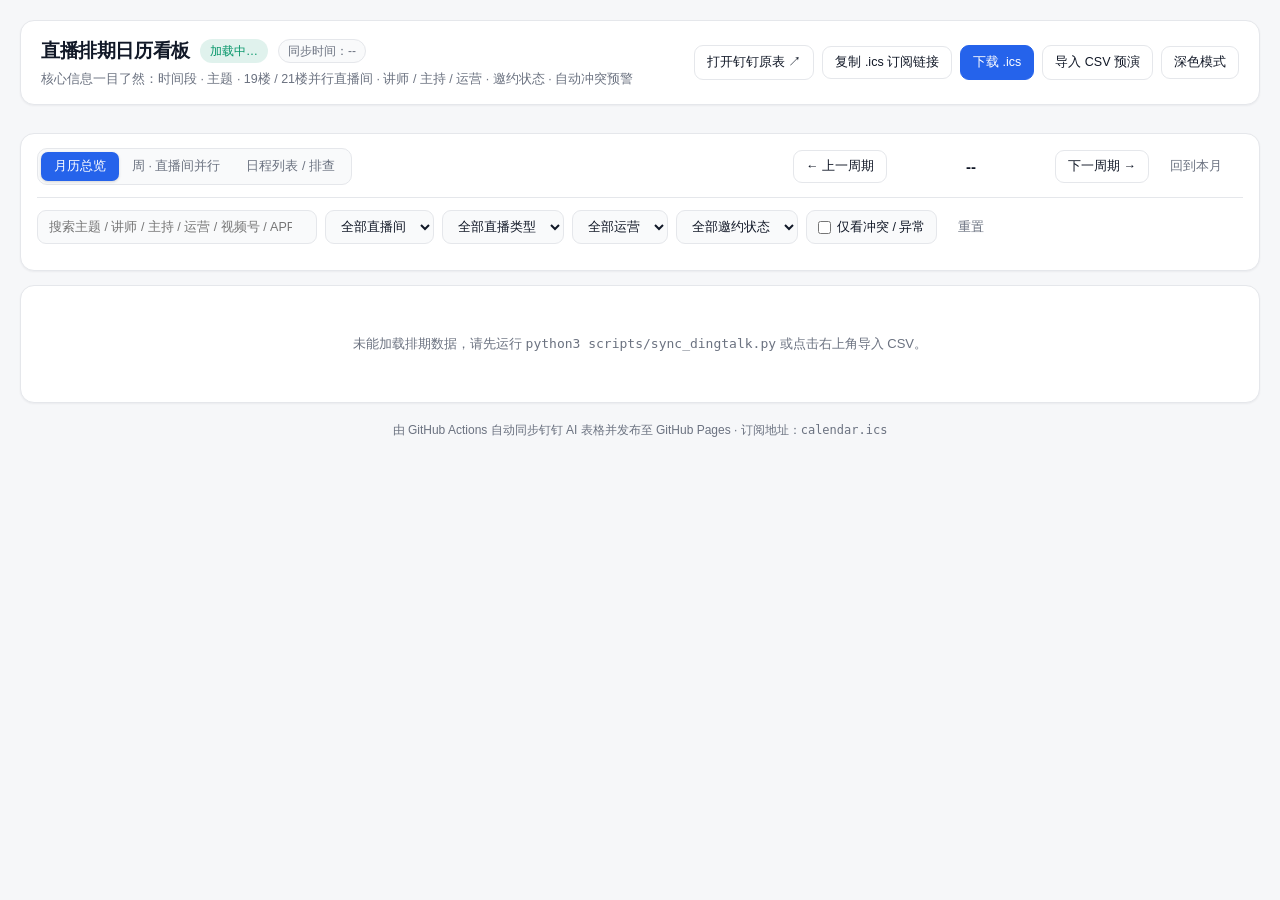
==== docs/index.html @ ce5f4101 "Add files via upload" ====
<!DOCTYPE html>
<html lang="zh-CN">
<head>
  <meta charset="UTF-8" />
  <meta name="viewport" content="width=device-width, initial-scale=1.0" />
  <title>直播排期日历看板 · 钉钉自动同步</title>
  <link rel="stylesheet" href="./styles.css" />
</head>
<body>
  <div class="app-shell">
    <!-- Top Bar -->
    <header class="card topbar">
      <div>
        <div class="brand-row">
          <h1 class="brand-title">直播排期日历看板</h1>
          <span id="syncBadge" class="pill success">加载中…</span>
          <span id="syncTimeBadge" class="pill">同步时间：--</span>
        </div>
        <p class="brand-sub">
          核心信息一目了然：时间段 · 主题 · 19楼 / 21楼并行直播间 · 讲师 / 主持 / 运营 · 邀约状态 · 自动冲突预警
        </p>
      </div>

      <div class="action-group">
        <a id="sourceLink" class="btn" target="_blank" rel="noopener noreferrer" href="https://alidocs.dingtalk.com/i/nodes/MNDoBb60VLrYNqLqInx6PzPA8lemrZQ3?utm_scene=person_space&iframeQuery=viewId%3Dc9vuiLa%26sheetId%3DAEFsFrm">
          打开钉钉原表 ↗
        </a>
        <button id="copyIcsUrlBtn" class="btn" type="button">复制 .ics 订阅链接</button>
        <a id="downloadIcsLink" class="btn btn-primary" href="./calendar.ics" download="直播排期日历.ics">下载 .ics</a>
        <label class="btn" title="临时导入新导出的钉钉 CSV 在本地浏览器预演">
          导入 CSV 预演
          <input id="csvInput" type="file" accept=".csv,text/csv" hidden />
        </label>
        <button id="themeBtn" class="btn" type="button" title="切换浅色 / 深色模式">深色模式</button>
      </div>
    </header>

    <!-- KPI Summary -->
    <section class="kpi-grid" id="kpiBar"></section>

    <!-- Controls & Filters -->
    <section class="card controls">
      <div class="controls-top">
        <div class="segmented" role="tablist" aria-label="视图切换">
          <button type="button" class="seg-btn active" data-view="month">月历总览</button>
          <button type="button" class="seg-btn" data-view="week">周 · 直播间并行</button>
          <button type="button" class="seg-btn" data-view="agenda">日程列表 / 排查</button>
        </div>

        <div class="nav-bar">
          <button id="prevBtn" class="btn" type="button">← 上一周期</button>
          <div id="periodTitle" class="period-title">--</div>
          <button id="nextBtn" class="btn" type="button">下一周期 →</button>
          <button id="todayBtn" class="btn btn-ghost" type="button">回到本月</button>
          <span id="quickMonths"></span>
        </div>
      </div>

      <div class="filters-row">
        <input id="searchInput" class="input search-input" type="search" placeholder="搜索主题 / 讲师 / 主持 / 运营 / 视频号 / APP…" />

        <select id="roomFilter" class="select">
          <option value="">全部直播间</option>
        </select>

        <select id="typeFilter" class="select">
          <option value="">全部直播类型</option>
        </select>

        <select id="opsFilter" class="select">
          <option value="">全部运营</option>
        </select>

        <select id="inviteFilter" class="select">
          <option value="">全部邀约状态</option>
          <option value="已邀约">已邀约</option>
          <option value="未邀约">未邀约</option>
          <option value="__EMPTY__">未填写</option>
        </select>

        <label class="check-pill">
          <input id="conflictOnly" type="checkbox" />
          <span>仅看冲突 / 异常</span>
        </label>

        <button id="resetBtn" class="btn btn-ghost" type="button">重置</button>
      </div>

      <div class="legend-row" id="legendBar"></div>
    </section>

    <!-- Undated Events Alert Banner -->
    <section id="anomalyBanner" class="card anomaly-banner hidden"></section>

    <!-- Calendar View Container -->
    <main id="calendarRoot" class="card calendar-shell"></main>

    <footer class="footer-note">
      由 GitHub Actions 自动同步钉钉 AI 表格并发布至 GitHub Pages · 订阅地址：<code>calendar.ics</code>
    </footer>
  </div>

  <!-- Detail Modal -->
  <div id="modalBackdrop" class="modal-backdrop" role="dialog" aria-modal="true" aria-labelledby="modalTitle">
    <div class="modal-dialog">
      <div class="modal-head">
        <div>
          <div id="modalBadges" style="display:flex;flex-wrap:wrap;gap:6px;"></div>
          <h2 id="modalTitle" class="modal-title"></h2>
        </div>
        <button id="closeModal" class="modal-close" type="button" aria-label="关闭">&times;</button>
      </div>
      <div id="modalBody" class="modal-body"></div>
    </div>
  </div>

  <div id="toast" class="toast" role="status" aria-live="polite"></div>

  <!-- Local file:// fallback data bundle generated by sync_dingtalk.py -->
  <script src="./data/schedule-data.js"></script>
  <script src="./app.js"></script>
</body>
</html>
---- docs/styles.css ----
/* Clean macOS / Notion inspired calendar design — zero external CDN dependencies */
:root {
  --bg: #f6f7f9;
  --surface: #ffffff;
  --surface-subtle: #f9fafb;
  --surface-hover: #f3f4f6;
  --border: #e5e7eb;
  --border-strong: #d1d5db;
  --text: #111827;
  --text-muted: #6b7280;
  --text-faint: #9ca3af;
  --primary: #2563eb;
  --primary-fg: #ffffff;
  --primary-soft: rgba(37, 99, 235, 0.1);
  --success: #059669;
  --success-soft: rgba(5, 150, 105, 0.12);
  --warning: #d97706;
  --warning-soft: rgba(217, 119, 6, 0.12);
  --danger: #dc2626;
  --danger-soft: rgba(220, 38, 38, 0.09);
  --danger-border: rgba(220, 38, 38, 0.45);
  --shadow-sm: 0 1px 2px rgba(15, 23, 42, 0.05);
  --shadow-lg: 0 20px 45px -12px rgba(15, 23, 42, 0.25);

  /* 6 distinct, calm category accents */
  --cat-0: #2563eb; --cat-0-bg: rgba(37, 99, 235, 0.1);
  --cat-1: #0d9488; --cat-1-bg: rgba(13, 148, 136, 0.1);
  --cat-2: #7c3aed; --cat-2-bg: rgba(124, 58, 237, 0.1);
  --cat-3: #ea580c; --cat-3-bg: rgba(234, 88, 12, 0.1);
  --cat-4: #db2777; --cat-4-bg: rgba(219, 39, 119, 0.1);
  --cat-5: #4f46e5; --cat-5-bg: rgba(79, 70, 229, 0.1);
}

[data-theme="dark"] {
  --bg: #0f1117;
  --surface: #171a23;
  --surface-subtle: #1d212d;
  --surface-hover: #252a38;
  --border: #2a3040;
  --border-strong: #3b4256;
  --text: #f3f4f6;
  --text-muted: #9ca3af;
  --text-faint: #6b7280;
  --primary: #3b82f6;
  --primary-fg: #ffffff;
  --primary-soft: rgba(59, 130, 246, 0.18);
  --success: #34d399;
  --success-soft: rgba(52, 211, 153, 0.16);
  --warning: #fbbf24;
  --warning-soft: rgba(251, 191, 36, 0.16);
  --danger: #f87171;
  --danger-soft: rgba(248, 113, 113, 0.14);
  --danger-border: rgba(248, 113, 113, 0.5);
  --shadow-sm: 0 1px 3px rgba(0, 0, 0, 0.3);
  --shadow-lg: 0 24px 50px -12px rgba(0, 0, 0, 0.65);

  --cat-0: #60a5fa; --cat-0-bg: rgba(96, 165, 250, 0.16);
  --cat-1: #2dd4bf; --cat-1-bg: rgba(45, 212, 191, 0.16);
  --cat-2: #a78bfa; --cat-2-bg: rgba(167, 139, 250, 0.16);
  --cat-3: #fb923c; --cat-3-bg: rgba(251, 146, 60, 0.16);
  --cat-4: #f472b6; --cat-4-bg: rgba(244, 114, 182, 0.16);
  --cat-5: #818cf8; --cat-5-bg: rgba(129, 140, 248, 0.16);
}

*, *::before, *::after { box-sizing: border-box; }

body {
  margin: 0;
  background: var(--bg);
  color: var(--text);
  font-family: -apple-system, BlinkMacSystemFont, "PingFang SC", "Hiragino Sans GB",
               "Microsoft YaHei", "Segoe UI", Roboto, sans-serif;
  font-size: 14px;
  line-height: 1.5;
  -webkit-font-smoothing: antialiased;
}

.app-shell {
  max-width: 1480px;
  margin: 0 auto;
  padding: 20px 20px 40px;
  display: flex;
  flex-direction: column;
  gap: 14px;
}

.card {
  background: var(--surface);
  border: 1px solid var(--border);
  border-radius: 14px;
  box-shadow: var(--shadow-sm);
}

/* Header */
.topbar {
  padding: 16px 20px;
  display: flex;
  flex-wrap: wrap;
  align-items: center;
  justify-content: space-between;
  gap: 14px;
}

.brand-row {
  display: flex;
  align-items: center;
  gap: 10px;
  flex-wrap: wrap;
}

.brand-title {
  margin: 0;
  font-size: 19px;
  font-weight: 700;
  letter-spacing: -0.02em;
}

.brand-sub {
  margin: 4px 0 0;
  font-size: 12.5px;
  color: var(--text-muted);
}

.pill {
  display: inline-flex;
  align-items: center;
  gap: 5px;
  font-size: 12px;
  font-weight: 500;
  padding: 2px 9px;
  border-radius: 999px;
  border: 1px solid var(--border);
  color: var(--text-muted);
  background: var(--surface-subtle);
}

.pill.success { background: var(--success-soft); color: var(--success); border-color: transparent; }
.pill.warning { background: var(--warning-soft); color: var(--warning); border-color: transparent; }
.pill.danger  { background: var(--danger-soft);  color: var(--danger);  border-color: transparent; }

.action-group {
  display: flex;
  align-items: center;
  flex-wrap: wrap;
  gap: 8px;
}

.btn {
  display: inline-flex;
  align-items: center;
  gap: 6px;
  font-size: 12.5px;
  font-weight: 500;
  padding: 7px 12px;
  border-radius: 9px;
  border: 1px solid var(--border);
  background: var(--surface);
  color: var(--text);
  cursor: pointer;
  text-decoration: none;
  transition: border-color 0.15s, background 0.15s, opacity 0.15s;
}

.btn:hover { background: var(--surface-hover); border-color: var(--border-strong); }

.btn-primary {
  background: var(--primary);
  color: var(--primary-fg);
  border-color: var(--primary);
}

.btn-primary:hover { background: var(--primary); opacity: 0.9; border-color: var(--primary); }

.btn-ghost {
  border-color: transparent;
  background: transparent;
  color: var(--text-muted);
}

.btn-ghost:hover { color: var(--text); background: var(--surface-hover); }

/* KPI Bar */
.kpi-grid {
  display: grid;
  grid-template-columns: repeat(5, minmax(0, 1fr));
  gap: 12px;
}

.kpi-card {
  padding: 13px 16px;
  background: var(--surface);
  border: 1px solid var(--border);
  border-radius: 12px;
  box-shadow: var(--shadow-sm);
}

.kpi-label { font-size: 12px; color: var(--text-muted); }
.kpi-value {
  font-size: 24px;
  font-weight: 700;
  font-variant-numeric: tabular-nums;
  line-height: 1.25;
  margin-top: 2px;
}
.kpi-sub { font-size: 12px; color: var(--text-muted); margin-top: 2px; white-space: nowrap; overflow: hidden; text-overflow: ellipsis; }

/* Controls Panel */
.controls {
  padding: 14px 16px;
  display: flex;
  flex-direction: column;
  gap: 12px;
}

.controls-top {
  display: flex;
  flex-wrap: wrap;
  align-items: center;
  justify-content: space-between;
  gap: 12px;
}

.segmented {
  display: inline-flex;
  padding: 3px;
  border-radius: 10px;
  background: var(--surface-subtle);
  border: 1px solid var(--border);
}

.seg-btn {
  border: none;
  background: transparent;
  color: var(--text-muted);
  font-size: 12.5px;
  font-weight: 500;
  padding: 6px 13px;
  border-radius: 7px;
  cursor: pointer;
  transition: all 0.15s;
}

.seg-btn:hover { color: var(--text); }
.seg-btn.active {
  background: var(--primary);
  color: var(--primary-fg);
  box-shadow: 0 1px 3px rgba(0, 0, 0, 0.15);
}

.nav-bar {
  display: flex;
  align-items: center;
  flex-wrap: wrap;
  gap: 8px;
}

.period-title {
  min-width: 152px;
  text-align: center;
  font-size: 15px;
  font-weight: 700;
  font-variant-numeric: tabular-nums;
}

.filters-row {
  display: flex;
  flex-wrap: wrap;
  align-items: center;
  gap: 8px;
  padding-top: 12px;
  border-top: 1px solid var(--border);
}

.input, .select {
  height: 34px;
  font-size: 12.5px;
  padding: 0 11px;
  border-radius: 9px;
  border: 1px solid var(--border);
  background: var(--surface-subtle);
  color: var(--text);
  outline: none;
  transition: border-color 0.15s;
}

.input:focus, .select:focus { border-color: var(--primary); }
.search-input { flex: 1; min-width: 190px; max-width: 280px; }

.check-pill {
  display: inline-flex;
  align-items: center;
  gap: 6px;
  height: 34px;
  padding: 0 11px;
  border-radius: 9px;
  border: 1px solid var(--border);
  background: var(--surface-subtle);
  font-size: 12.5px;
  cursor: pointer;
  user-select: none;
}

.check-pill input { accent-color: var(--danger); margin: 0; }

.legend-row {
  display: flex;
  flex-wrap: wrap;
  align-items: center;
  gap: 8px 16px;
  font-size: 12px;
  color: var(--text-muted);
}

.legend-item { display: inline-flex; align-items: center; gap: 6px; }
.swatch { width: 10px; height: 10px; border-radius: 3px; display: inline-block; }
.dot { width: 7px; height: 7px; border-radius: 999px; display: inline-block; flex-shrink: 0; }

/* Undated Banner */
.anomaly-banner {
  padding: 12px 16px;
  display: flex;
  flex-wrap: wrap;
  align-items: center;
  justify-content: space-between;
  gap: 10px;
  font-size: 12.5px;
  border-color: var(--danger-border);
  background: var(--danger-soft);
}

.anomaly-banner.hidden { display: none; }

/* Calendar Root */
.calendar-shell { overflow: hidden; }

.weekday-header {
  display: grid;
  grid-template-columns: repeat(7, minmax(0, 1fr));
  background: var(--surface-subtle);
  border-bottom: 1px solid var(--border);
}

.weekday-cell {
  padding: 10px 6px;
  text-align: center;
  font-size: 12.5px;
  font-weight: 600;
  border-right: 1px solid var(--border);
}

.weekday-cell:last-child { border-right: none; }
.weekday-cell.weekend { color: var(--text-muted); }

.month-grid {
  display: grid;
  grid-template-columns: repeat(7, minmax(0, 1fr));
}

.day-cell {
  min-height: 152px;
  padding: 8px;
  border-right: 1px solid var(--border);
  border-bottom: 1px solid var(--border);
  display: flex;
  flex-direction: column;
  gap: 6px;
  background: var(--surface);
}

.day-cell:nth-child(7n) { border-right: none; }
.day-cell.outside { background: var(--surface-subtle); opacity: 0.52; }
.day-cell.today { box-shadow: inset 0 0 0 2px var(--primary); }

.day-head {
  display: flex;
  align-items: center;
  justify-content: space-between;
  gap: 4px;
}

.day-num {
  font-size: 12.5px;
  font-weight: 600;
  font-variant-numeric: tabular-nums;
}

.day-count {
  font-size: 11.5px;
  padding: 1px 6px;
  border-radius: 999px;
  background: var(--surface-subtle);
  color: var(--text-muted);
  font-variant-numeric: tabular-nums;
}

.day-count.has-conflict { background: var(--danger-soft); color: var(--danger); font-weight: 600; }

.day-events {
  display: flex;
  flex-direction: column;
  gap: 5px;
}

/* Event Cards */
.event-card {
  border: 1px solid var(--border);
  border-left-width: 3.5px;
  border-radius: 7px;
  padding: 5px 7px;
  background: var(--surface-subtle);
  cursor: pointer;
  transition: transform 0.1s ease, background 0.15s ease, border-color 0.15s ease;
  text-align: left;
  width: 100%;
  color: inherit;
  font: inherit;
}

.event-card:hover {
  background: var(--surface-hover);
  transform: translateY(-1px);
}

.event-card.cat-0 { border-left-color: var(--cat-0); }
.event-card.cat-1 { border-left-color: var(--cat-1); }
.event-card.cat-2 { border-left-color: var(--cat-2); }
.event-card.cat-3 { border-left-color: var(--cat-3); }
.event-card.cat-4 { border-left-color: var(--cat-4); }
.event-card.cat-5 { border-left-color: var(--cat-5); }

.event-card.conflict {
  background: var(--danger-soft);
  border-color: var(--danger-border);
  border-left-color: var(--danger);
}

.ev-top {
  display: flex;
  align-items: center;
  justify-content: space-between;
  gap: 4px;
  font-size: 11.5px;
  line-height: 1.25;
}

.ev-time {
  font-family: ui-monospace, SFMono-Regular, Menlo, Monaco, Consolas, monospace;
  font-weight: 700;
  font-variant-numeric: tabular-nums;
  white-space: nowrap;
}

.ev-meta-right {
  display: inline-flex;
  align-items: center;
  gap: 4px;
  min-width: 0;
}

.room-tag {
  font-size: 11px;
  padding: 0 5px;
  border-radius: 4px;
  background: var(--surface);
  border: 1px solid var(--border);
  color: var(--text-muted);
  white-space: nowrap;
  overflow: hidden;
  text-overflow: ellipsis;
  max-width: 72px;
}

.conflict-tag {
  font-size: 11px;
  font-weight: 700;
  color: var(--danger);
  white-space: nowrap;
}

.ev-title {
  margin-top: 2px;
  font-size: 12px;
  font-weight: 600;
  line-height: 1.35;
  display: -webkit-box;
  -webkit-line-clamp: 2;
  -webkit-box-orient: vertical;
  overflow: hidden;
}

.ev-people {
  margin-top: 2px;
  font-size: 11.5px;
  color: var(--text-muted);
  white-space: nowrap;
  overflow: hidden;
  text-overflow: ellipsis;
}

/* Week Resource Table */
.week-scroll { overflow-x: auto; }
.week-table {
  width: 100%;
  border-collapse: collapse;
  min-width: 1080px;
}

.week-table th, .week-table td {
  border-right: 1px solid var(--border);
  border-bottom: 1px solid var(--border);
  vertical-align: top;
}

.week-table th:last-child, .week-table td:last-child { border-right: none; }
.week-table tbody tr:last-child td { border-bottom: none; }

.week-table th {
  padding: 10px 10px;
  text-align: left;
  background: var(--surface-subtle);
  font-size: 12.5px;
}

.studio-col {
  width: 152px;
  min-width: 152px;
  padding: 12px;
  background: var(--surface-subtle);
}

.studio-name { font-size: 13px; font-weight: 700; }
.studio-sub { font-size: 11.5px; color: var(--text-muted); margin-top: 2px; }
.week-cell { padding: 8px; min-width: 145px; }
.empty-slot { text-align: center; color: var(--text-faint); padding: 14px 0; font-size: 12px; }

/* Agenda View */
.agenda-group { border-bottom: 1px solid var(--border); }
.agenda-group:last-child { border-bottom: none; }

.agenda-date-bar {
  padding: 9px 16px;
  background: var(--surface-subtle);
  display: flex;
  align-items: center;
  justify-content: space-between;
  font-size: 12.5px;
  font-weight: 700;
}

.agenda-row {
  padding: 12px 16px;
  border-top: 1px solid var(--border);
  display: flex;
  flex-wrap: wrap;
  align-items: center;
  justify-content: space-between;
  gap: 10px;
  cursor: pointer;
  transition: background 0.12s;
}

.agenda-row:hover { background: var(--surface-hover); }
.agenda-row.conflict { background: var(--danger-soft); }

.agenda-left {
  display: flex;
  align-items: flex-start;
  gap: 12px;
  flex: 1;
  min-width: 260px;
}

.agenda-time {
  font-family: ui-monospace, SFMono-Regular, Menlo, monospace;
  font-size: 12.5px;
  font-weight: 700;
  min-width: 96px;
  font-variant-numeric: tabular-nums;
}

.cat-badge {
  font-size: 11.5px;
  font-weight: 600;
  padding: 2px 8px;
  border-radius: 6px;
  white-space: nowrap;
}

.cat-badge-0 { background: var(--cat-0-bg); color: var(--cat-0); }
.cat-badge-1 { background: var(--cat-1-bg); color: var(--cat-1); }
.cat-badge-2 { background: var(--cat-2-bg); color: var(--cat-2); }
.cat-badge-3 { background: var(--cat-3-bg); color: var(--cat-3); }
.cat-badge-4 { background: var(--cat-4-bg); color: var(--cat-4); }
.cat-badge-5 { background: var(--cat-5-bg); color: var(--cat-5); }

.agenda-meta {
  display: flex;
  flex-wrap: wrap;
  gap: 4px 14px;
  font-size: 12px;
  color: var(--text-muted);
  margin-top: 3px;
}

.agenda-alert {
  margin-top: 4px;
  font-size: 12px;
  color: var(--danger);
  font-weight: 500;
}

/* Modal */
.modal-backdrop {
  position: fixed;
  inset: 0;
  background: rgba(15, 23, 42, 0.52);
  backdrop-filter: blur(2px);
  display: none;
  align-items: center;
  justify-content: center;
  padding: 16px;
  z-index: 100;
}

.modal-backdrop.open { display: flex; }

.modal-dialog {
  width: 100%;
  max-width: 540px;
  background: var(--surface);
  border: 1px solid var(--border);
  border-radius: 16px;
  box-shadow: var(--shadow-lg);
  overflow: hidden;
}

.modal-head {
  padding: 16px 20px;
  border-bottom: 1px solid var(--border);
  display: flex;
  align-items: flex-start;
  justify-content: space-between;
  gap: 12px;
}

.modal-title { margin: 6px 0 0; font-size: 16px; font-weight: 700; line-height: 1.4; }
.modal-close {
  border: none;
  background: transparent;
  color: var(--text-muted);
  font-size: 22px;
  line-height: 1;
  cursor: pointer;
  padding: 2px 6px;
  border-radius: 6px;
}
.modal-close:hover { background: var(--surface-hover); color: var(--text); }

.modal-body {
  padding: 18px 20px 20px;
  display: flex;
  flex-direction: column;
  gap: 12px;
}

.detail-grid {
  display: grid;
  grid-template-columns: repeat(2, minmax(0, 1fr));
  gap: 10px;
}

.detail-item {
  padding: 10px 12px;
  border-radius: 10px;
  background: var(--surface-subtle);
  border: 1px solid var(--border);
}

.detail-k { font-size: 11.5px; color: var(--text-muted); }
.detail-v { font-size: 13px; font-weight: 600; margin-top: 2px; word-break: break-word; }

.alert-box {
  padding: 11px 13px;
  border-radius: 10px;
  background: var(--danger-soft);
  border: 1px solid var(--danger-border);
  color: var(--danger);
  font-size: 12.5px;
}

.toast {
  position: fixed;
  right: 20px;
  bottom: 20px;
  background: var(--text);
  color: var(--surface);
  padding: 10px 16px;
  border-radius: 10px;
  font-size: 12.5px;
  font-weight: 500;
  box-shadow: var(--shadow-lg);
  opacity: 0;
  transform: translateY(10px);
  pointer-events: none;
  transition: opacity 0.2s, transform 0.2s;
  z-index: 200;
}

.toast.show { opacity: 1; transform: translateY(0); }

.empty-state {
  padding: 48px 20px;
  text-align: center;
  color: var(--text-muted);
  font-size: 13px;
}

.footer-note {
  text-align: center;
  font-size: 12px;
  color: var(--text-muted);
  padding-top: 4px;
}

@media (max-width: 1024px) {
  .kpi-grid { grid-template-columns: repeat(3, minmax(0, 1fr)); }
}

@media (max-width: 768px) {
  .app-shell { padding: 12px 10px 28px; }
  .kpi-grid { grid-template-columns: repeat(2, minmax(0, 1fr)); }
  .month-grid, .weekday-header { min-width: 760px; }
  .calendar-shell { overflow-x: auto; }
  .detail-grid { grid-template-columns: 1fr; }
}
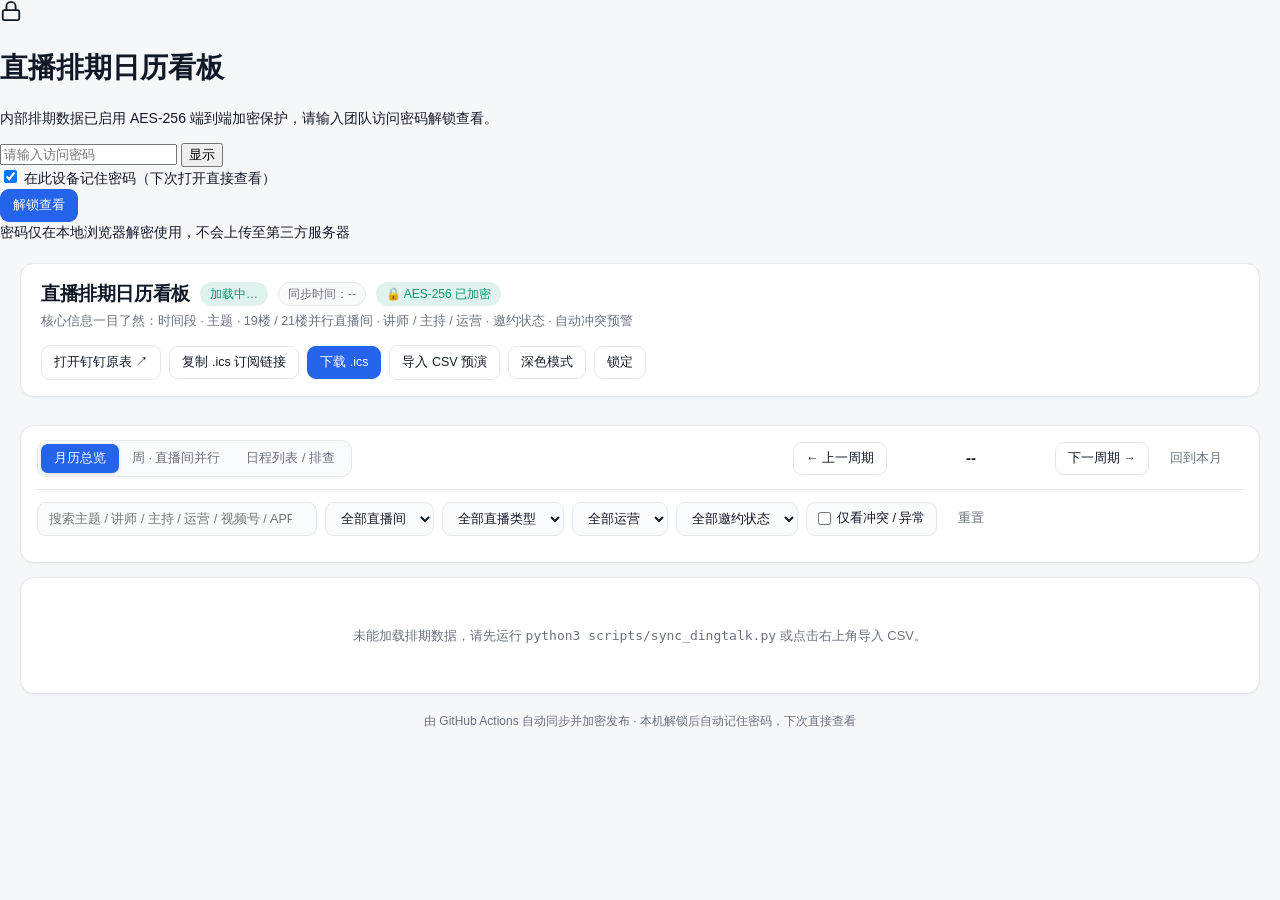
==== commit d88bbaac: "Update index.html" ====
--- a/docs/index.html
+++ b/docs/index.html
@@ -3,11 +3,43 @@
 <head>
   <meta charset="UTF-8" />
   <meta name="viewport" content="width=device-width, initial-scale=1.0" />
-  <title>直播排期日历看板 · 钉钉自动同步</title>
+  <title>直播排期日历看板</title>
   <link rel="stylesheet" href="./styles.css" />
 </head>
 <body>
-  <div class="app-shell">
+  <!-- Lock Screen (shown when AES-256-GCM encrypted data requires password) -->
+  <div id="lockScreen" class="lock-screen hidden">
+    <div class="lock-card">
+      <div class="lock-icon" aria-hidden="true">
+        <svg width="22" height="22" viewBox="0 0 24 24" fill="none" stroke="currentColor" stroke-width="2" stroke-linecap="round" stroke-linejoin="round">
+          <rect x="3" y="11" width="18" height="11" rx="2" ry="2"></rect>
+          <path d="M7 11V7a5 5 0 0 1 10 0v4"></path>
+        </svg>
+      </div>
+      <div>
+        <h1 class="lock-title">直播排期日历看板</h1>
+        <p class="lock-desc">内部排期数据已启用 AES-256 端到端加密保护，请输入团队访问密码解锁查看。</p>
+      </div>
+
+      <form id="unlockForm" class="lock-form">
+        <div class="pw-wrap">
+          <input id="passwordInput" class="pw-input" type="password" placeholder="请输入访问密码" autocomplete="current-password" required />
+          <button id="togglePwBtn" class="pw-toggle" type="button">显示</button>
+        </div>
+        <label class="remember-row">
+          <input id="rememberPw" type="checkbox" checked />
+          <span>在此设备记住密码（下次打开直接查看）</span>
+        </label>
+        <div id="lockError" class="lock-error hidden"></div>
+        <button id="unlockBtn" class="btn btn-primary lock-submit" type="submit">解锁查看</button>
+      </form>
+
+      <div class="lock-foot">密码仅在本地浏览器解密使用，不会上传至第三方服务器</div>
+    </div>
+  </div>
+
+  <!-- Main Calendar App (hidden until unlocked in encrypted mode) -->
+  <div id="appShell" class="app-shell hidden">
     <!-- Top Bar -->
     <header class="card topbar">
       <div>
@@ -15,6 +47,7 @@
           <h1 class="brand-title">直播排期日历看板</h1>
           <span id="syncBadge" class="pill success">加载中…</span>
           <span id="syncTimeBadge" class="pill">同步时间：--</span>
+          <span id="encBadge" class="pill success hidden">🔒 AES-256 已加密</span>
         </div>
         <p class="brand-sub">
           核心信息一目了然：时间段 · 主题 · 19楼 / 21楼并行直播间 · 讲师 / 主持 / 运营 · 邀约状态 · 自动冲突预警
@@ -22,16 +55,17 @@
       </div>
 
       <div class="action-group">
-        <a id="sourceLink" class="btn" target="_blank" rel="noopener noreferrer" href="https://alidocs.dingtalk.com/i/nodes/MNDoBb60VLrYNqLqInx6PzPA8lemrZQ3?utm_scene=person_space&iframeQuery=viewId%3Dc9vuiLa%26sheetId%3DAEFsFrm">
+        <a id="sourceLink" class="btn hidden" target="_blank" rel="noopener noreferrer" href="#">
           打开钉钉原表 ↗
         </a>
-        <button id="copyIcsUrlBtn" class="btn" type="button">复制 .ics 订阅链接</button>
-        <a id="downloadIcsLink" class="btn btn-primary" href="./calendar.ics" download="直播排期日历.ics">下载 .ics</a>
+        <button id="copyIcsUrlBtn" class="btn hidden" type="button">复制 .ics 订阅链接</button>
+        <button id="downloadIcsBtn" class="btn btn-primary" type="button">下载 .ics</button>
         <label class="btn" title="临时导入新导出的钉钉 CSV 在本地浏览器预演">
           导入 CSV 预演
           <input id="csvInput" type="file" accept=".csv,text/csv" hidden />
         </label>
         <button id="themeBtn" class="btn" type="button" title="切换浅色 / 深色模式">深色模式</button>
+        <button id="lockBtn" class="btn hidden" type="button" title="清除本机记住的密码并锁定">锁定</button>
       </div>
     </header>
 
@@ -96,7 +130,7 @@
     <main id="calendarRoot" class="card calendar-shell"></main>
 
     <footer class="footer-note">
-      由 GitHub Actions 自动同步钉钉 AI 表格并发布至 GitHub Pages · 订阅地址：<code>calendar.ics</code>
+      由 GitHub Actions 自动同步并加密发布 · 本机解锁后自动记住密码，下次直接查看
     </footer>
   </div>
 
@@ -116,8 +150,6 @@
 
   <div id="toast" class="toast" role="status" aria-live="polite"></div>
 
-  <!-- Local file:// fallback data bundle generated by sync_dingtalk.py -->
-  <script src="./data/schedule-data.js"></script>
   <script src="./app.js"></script>
 </body>
 </html>
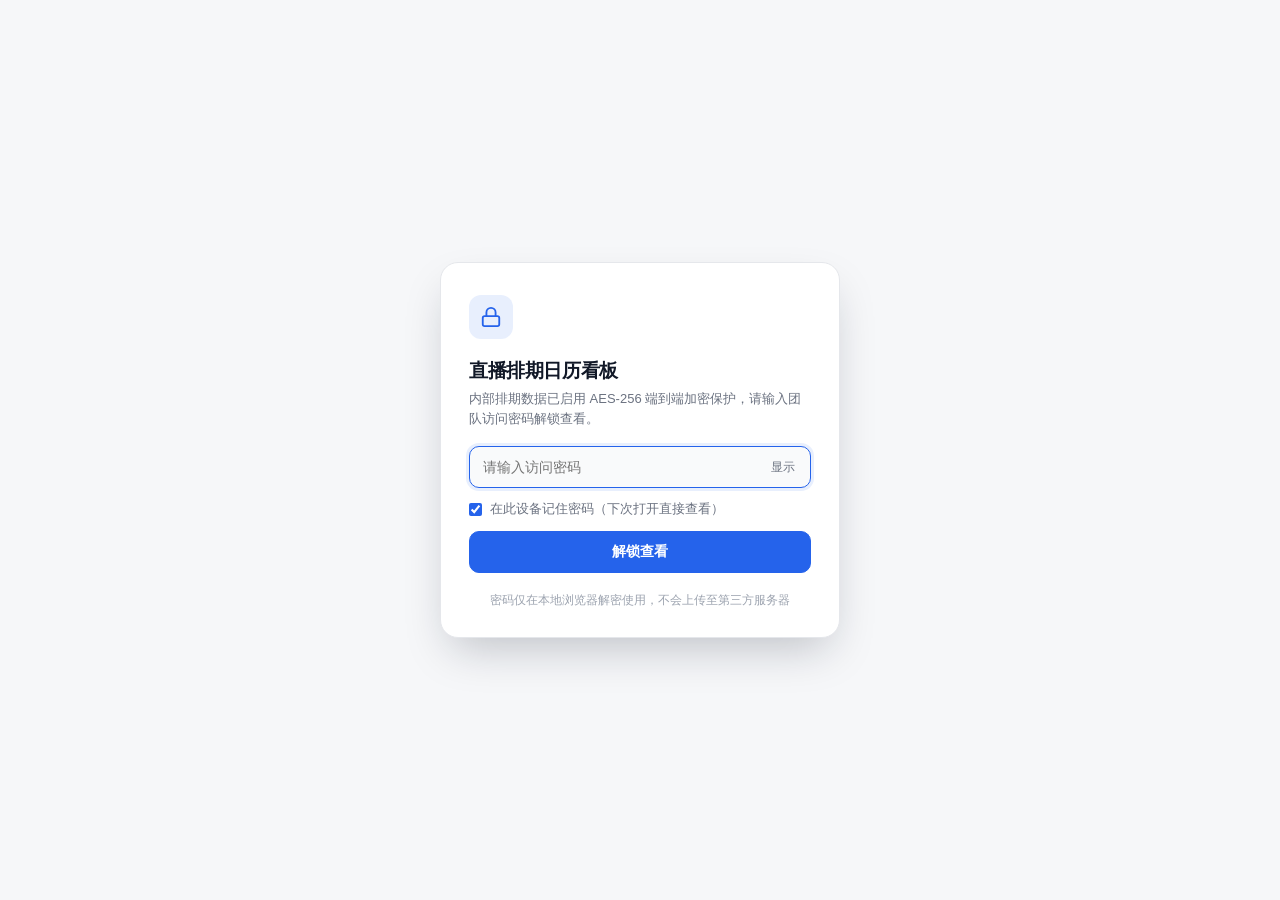
==== commit 6d526bec: "Update index.html" ====
--- a/docs/index.html
+++ b/docs/index.html
@@ -48,6 +48,14 @@
           <span id="syncBadge" class="pill success">加载中…</span>
           <span id="syncTimeBadge" class="pill">同步时间：--</span>
           <span id="encBadge" class="pill success hidden">🔒 AES-256 已加密</span>
+          <button id="refreshBtn" class="btn btn-compact" type="button" title="拉取最新同步的排期数据">
+            <svg width="13" height="13" viewBox="0 0 24 24" fill="none" stroke="currentColor" stroke-width="2.2" stroke-linecap="round" stroke-linejoin="round" aria-hidden="true">
+              <polyline points="23 4 23 10 17 10"></polyline>
+              <polyline points="1 20 1 14 7 14"></polyline>
+              <path d="M3.51 9a9 9 0 0 1 14.85-3.36L23 10M1 14l4.64 4.36A9 9 0 0 0 20.49 15"></path>
+            </svg>
+            <span id="refreshBtnLabel">刷新</span>
+          </button>
         </div>
         <p class="brand-sub">
           核心信息一目了然：时间段 · 主题 · 19楼 / 21楼并行直播间 · 讲师 / 主持 / 运营 · 邀约状态 · 自动冲突预警
@@ -65,12 +73,9 @@
           <input id="csvInput" type="file" accept=".csv,text/csv" hidden />
         </label>
         <button id="themeBtn" class="btn" type="button" title="切换浅色 / 深色模式">深色模式</button>
-        <button id="lockBtn" class="btn hidden" type="button" title="清除本机记住的密码并锁定">锁定</button>
+        <button id="lockBtn" class="btn hidden" type="button" title="退出登录并清除本机记住的密码">退出</button>
       </div>
     </header>
-
-    <!-- KPI Summary -->
-    <section class="kpi-grid" id="kpiBar"></section>
 
     <!-- Controls & Filters -->
     <section class="card controls">
@@ -129,6 +134,9 @@
     <!-- Calendar View Container -->
     <main id="calendarRoot" class="card calendar-shell"></main>
 
+    <!-- KPI Summary (placed below calendar so the schedule table stays unobstructed) -->
+    <section class="kpi-grid" id="kpiBar"></section>
+
     <footer class="footer-note">
       由 GitHub Actions 自动同步并加密发布 · 本机解锁后自动记住密码，下次直接查看
     </footer>
--- a/docs/styles.css
+++ b/docs/styles.css
@@ -722,6 +722,134 @@
   padding-top: 4px;
 }
 
+.hidden { display: none !important; }
+
+/* Lock Screen (AES-256-GCM Encrypted Mode) */
+.lock-screen {
+  min-height: 100vh;
+  display: flex;
+  align-items: center;
+  justify-content: center;
+  padding: 24px 16px;
+}
+
+.lock-card {
+  width: 100%;
+  max-width: 400px;
+  padding: 32px 28px 28px;
+  background: var(--surface);
+  border: 1px solid var(--border);
+  border-radius: 18px;
+  box-shadow: var(--shadow-lg);
+  display: flex;
+  flex-direction: column;
+  gap: 18px;
+}
+
+.lock-icon {
+  width: 44px;
+  height: 44px;
+  border-radius: 12px;
+  background: var(--primary-soft);
+  color: var(--primary);
+  display: flex;
+  align-items: center;
+  justify-content: center;
+}
+
+.lock-title {
+  margin: 0;
+  font-size: 19px;
+  font-weight: 700;
+  letter-spacing: -0.02em;
+}
+
+.lock-desc {
+  margin: 4px 0 0;
+  font-size: 13px;
+  color: var(--text-muted);
+  line-height: 1.5;
+}
+
+.lock-form {
+  display: flex;
+  flex-direction: column;
+  gap: 12px;
+}
+
+.pw-wrap {
+  position: relative;
+  display: flex;
+  align-items: center;
+}
+
+.pw-input {
+  width: 100%;
+  height: 42px;
+  padding: 0 58px 0 13px;
+  font-size: 14px;
+  border-radius: 10px;
+  border: 1px solid var(--border-strong);
+  background: var(--surface-subtle);
+  color: var(--text);
+  outline: none;
+  transition: border-color 0.15s, box-shadow 0.15s;
+}
+
+.pw-input:focus {
+  border-color: var(--primary);
+  box-shadow: 0 0 0 3px var(--primary-soft);
+}
+
+.pw-toggle {
+  position: absolute;
+  right: 8px;
+  border: none;
+  background: transparent;
+  color: var(--text-muted);
+  font-size: 12px;
+  padding: 4px 8px;
+  cursor: pointer;
+  border-radius: 6px;
+}
+
+.pw-toggle:hover { color: var(--text); background: var(--surface-hover); }
+
+.remember-row {
+  display: flex;
+  align-items: center;
+  gap: 8px;
+  font-size: 12.5px;
+  color: var(--text-muted);
+  cursor: pointer;
+  user-select: none;
+}
+
+.remember-row input { accent-color: var(--primary); margin: 0; }
+
+.lock-submit {
+  height: 42px;
+  justify-content: center;
+  font-size: 14px;
+  font-weight: 600;
+  border-radius: 10px;
+}
+
+.lock-error {
+  padding: 9px 12px;
+  border-radius: 9px;
+  background: var(--danger-soft);
+  border: 1px solid var(--danger-border);
+  color: var(--danger);
+  font-size: 12.5px;
+}
+
+.lock-foot {
+  font-size: 12px;
+  color: var(--text-faint);
+  text-align: center;
+}
+
 @media (max-width: 1024px) {
   .kpi-grid { grid-template-columns: repeat(3, minmax(0, 1fr)); }
 }
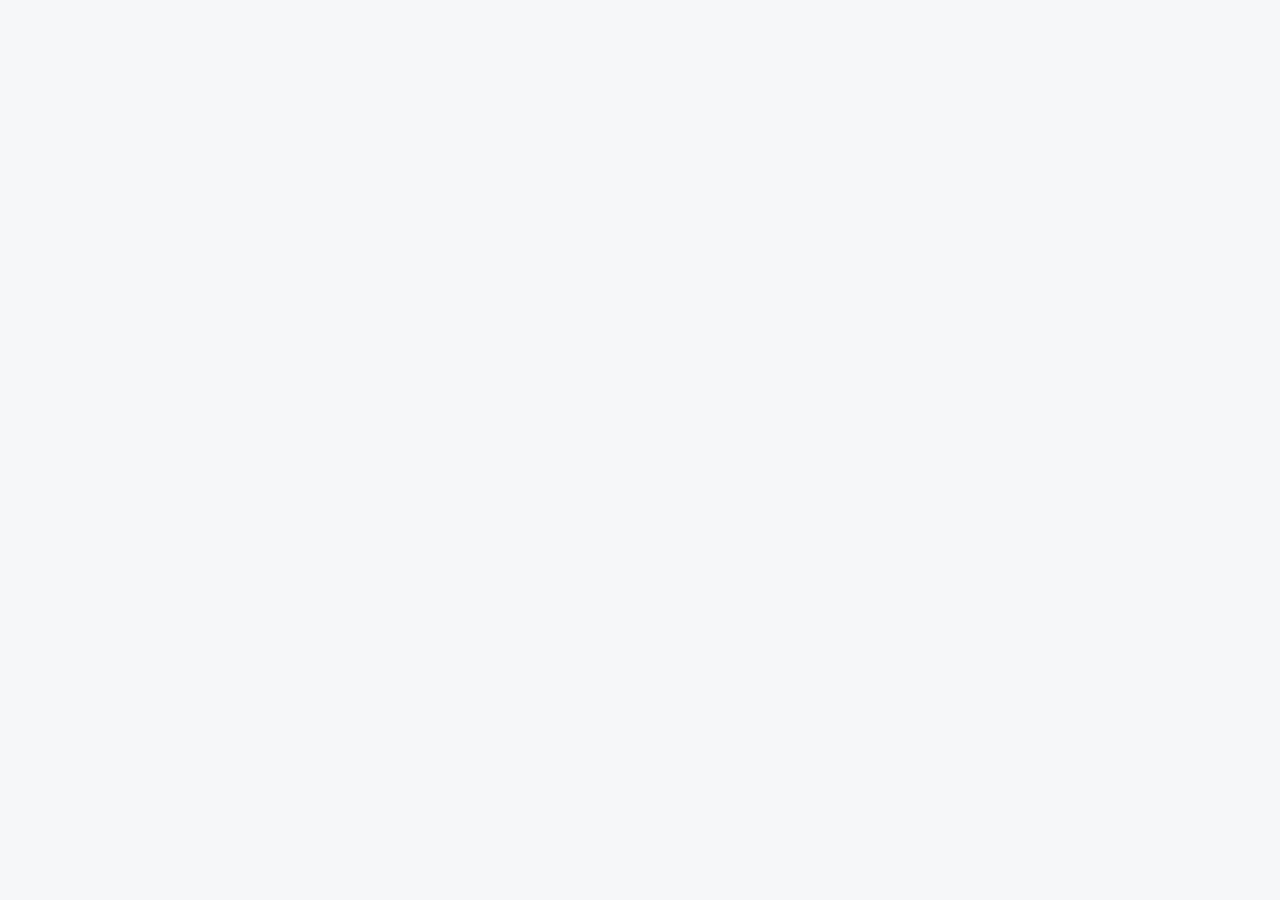
==== commit 85fff571: "Update index.html" ====
--- a/docs/index.html
+++ b/docs/index.html
@@ -40,26 +40,21 @@
 
   <!-- Main Calendar App (hidden until unlocked in encrypted mode) -->
   <div id="appShell" class="app-shell hidden">
-    <!-- Top Bar -->
+    <!-- Compact Top Bar -->
     <header class="card topbar">
-      <div>
-        <div class="brand-row">
-          <h1 class="brand-title">直播排期日历看板</h1>
-          <span id="syncBadge" class="pill success">加载中…</span>
-          <span id="syncTimeBadge" class="pill">同步时间：--</span>
-          <span id="encBadge" class="pill success hidden">🔒 AES-256 已加密</span>
-          <button id="refreshBtn" class="btn btn-compact" type="button" title="拉取最新同步的排期数据">
-            <svg width="13" height="13" viewBox="0 0 24 24" fill="none" stroke="currentColor" stroke-width="2.2" stroke-linecap="round" stroke-linejoin="round" aria-hidden="true">
-              <polyline points="23 4 23 10 17 10"></polyline>
-              <polyline points="1 20 1 14 7 14"></polyline>
-              <path d="M3.51 9a9 9 0 0 1 14.85-3.36L23 10M1 14l4.64 4.36A9 9 0 0 0 20.49 15"></path>
-            </svg>
-            <span id="refreshBtnLabel">刷新</span>
-          </button>
-        </div>
-        <p class="brand-sub">
-          核心信息一目了然：时间段 · 主题 · 19楼 / 21楼并行直播间 · 讲师 / 主持 / 运营 · 邀约状态 · 自动冲突预警
-        </p>
+      <div class="brand-row">
+        <h1 class="brand-title">直播排期日历看板</h1>
+        <span id="syncBadge" class="pill success">加载中…</span>
+        <span id="syncTimeBadge" class="pill">同步时间：--</span>
+        <span id="encBadge" class="pill success hidden">🔒 AES-256 已加密</span>
+        <button id="refreshBtn" class="btn btn-compact" type="button" title="实时拉取钉钉三张表最新排期">
+          <svg width="13" height="13" viewBox="0 0 24 24" fill="none" stroke="currentColor" stroke-width="2.2" stroke-linecap="round" stroke-linejoin="round" aria-hidden="true">
+            <polyline points="23 4 23 10 17 10"></polyline>
+            <polyline points="1 20 1 14 7 14"></polyline>
+            <path d="M3.51 9a9 9 0 0 1 14.85-3.36L23 10M1 14l4.64 4.36A9 9 0 0 0 20.49 15"></path>
+          </svg>
+          <span id="refreshBtnLabel">刷新</span>
+        </button>
       </div>
 
       <div class="action-group">
@@ -77,26 +72,16 @@
       </div>
     </header>
 
-    <!-- Controls & Filters -->
+    <!-- Compact Controls & Filters (no redundant pagination bar — scroll smoothly across all months) -->
     <section class="card controls">
-      <div class="controls-top">
+      <div class="filters-row">
         <div class="segmented" role="tablist" aria-label="视图切换">
           <button type="button" class="seg-btn active" data-view="month">月历总览</button>
           <button type="button" class="seg-btn" data-view="week">周 · 直播间并行</button>
           <button type="button" class="seg-btn" data-view="agenda">日程列表 / 排查</button>
         </div>
 
-        <div class="nav-bar">
-          <button id="prevBtn" class="btn" type="button">← 上一周期</button>
-          <div id="periodTitle" class="period-title">--</div>
-          <button id="nextBtn" class="btn" type="button">下一周期 →</button>
-          <button id="todayBtn" class="btn btn-ghost" type="button">回到本月</button>
-          <span id="quickMonths"></span>
-        </div>
-      </div>
-
-      <div class="filters-row">
-        <input id="searchInput" class="input search-input" type="search" placeholder="搜索主题 / 讲师 / 主持 / 运营 / 视频号 / APP…" />
+        <input id="searchInput" class="input search-input" type="search" placeholder="搜索主题 / 讲师 / 主持 / 运营 / 账号…" />
 
         <select id="roomFilter" class="select">
           <option value="">全部直播间</option>
@@ -131,14 +116,14 @@
     <!-- Undated Events Alert Banner -->
     <section id="anomalyBanner" class="card anomaly-banner hidden"></section>
 
-    <!-- Calendar View Container -->
+    <!-- Continuous Multi-Month Calendar Container -->
     <main id="calendarRoot" class="card calendar-shell"></main>
 
-    <!-- KPI Summary (placed below calendar so the schedule table stays unobstructed) -->
+    <!-- KPI Summary (below calendar so schedule table stays unobstructed) -->
     <section class="kpi-grid" id="kpiBar"></section>
 
     <footer class="footer-note">
-      由 GitHub Actions 自动同步并加密发布 · 本机解锁后自动记住密码，下次直接查看
+      由 GitHub Actions 自动同步并加密发布 · 滚轮上下滑直接浏览全部月份
     </footer>
   </div>
 
--- a/docs/styles.css
+++ b/docs/styles.css
@@ -179,6 +179,34 @@
 
 .btn-ghost:hover { color: var(--text); background: var(--surface-hover); }
 
+.btn-compact {
+  padding: 3px 10px;
+  font-size: 12px;
+  border-radius: 999px;
+}
+
+.btn-compact.spinning svg {
+  animation: spin 0.8s linear infinite;
+}
+
+@keyframes spin {
+  from { transform: rotate(0deg); }
+  to { transform: rotate(360deg); }
+}
+
+.quick-months-wrap {
+  display: inline-flex;
+  align-items: center;
+  flex-wrap: wrap;
+  gap: 4px;
+}
+
+.quick-month-select {
+  height: 30px;
+  font-size: 12px;
+  padding: 0 8px;
+}
+
 /* KPI Bar */
 .kpi-grid {
   display: grid;
@@ -369,13 +397,69 @@
 
 .day-cell:nth-child(7n) { border-right: none; }
 .day-cell.outside { background: var(--surface-subtle); opacity: 0.52; }
-.day-cell.today { box-shadow: inset 0 0 0 2px var(--primary); }
+.day-cell.today {
+  box-shadow: inset 0 0 0 2px var(--primary);
+  background: color-mix(in srgb, var(--primary) 5%, var(--surface));
+}
 
 .day-head {
   display: flex;
   align-items: center;
   justify-content: space-between;
   gap: 4px;
+  flex-wrap: wrap;
+}
+
+.day-head-left {
+  display: inline-flex;
+  align-items: center;
+  gap: 4px;
+  min-width: 0;
+  flex-wrap: wrap;
+}
+
+.today-badge {
+  font-size: 11px;
+  font-weight: 700;
+  padding: 0 6px;
+  border-radius: 999px;
+  background: var(--primary);
+  color: var(--primary-fg);
+  line-height: 1.5;
+}
+
+.holiday-tag {
+  font-size: 10.5px;
+  font-weight: 600;
+  padding: 0 5px;
+  border-radius: 4px;
+  line-height: 1.5;
+  white-space: nowrap;
+}
+
+.holiday-off {
+  background: var(--danger-soft);
+  color: var(--danger);
+}
+
+.holiday-work {
+  background: var(--surface-hover);
+  color: var(--text-muted);
+  border: 1px solid var(--border);
+}
+
+.holiday-festival {
+  background: rgba(219, 39, 119, 0.11);
+  color: #db2777;
+}
+
+[data-theme="dark"] .holiday-festival {
+  background: rgba(244, 114, 182, 0.16);
+  color: #f472b6;
+}
+
+.day-cell.is-holiday-off {
+  background: color-mix(in srgb, var(--danger) 3%, var(--surface));
 }
 
 .day-num {
